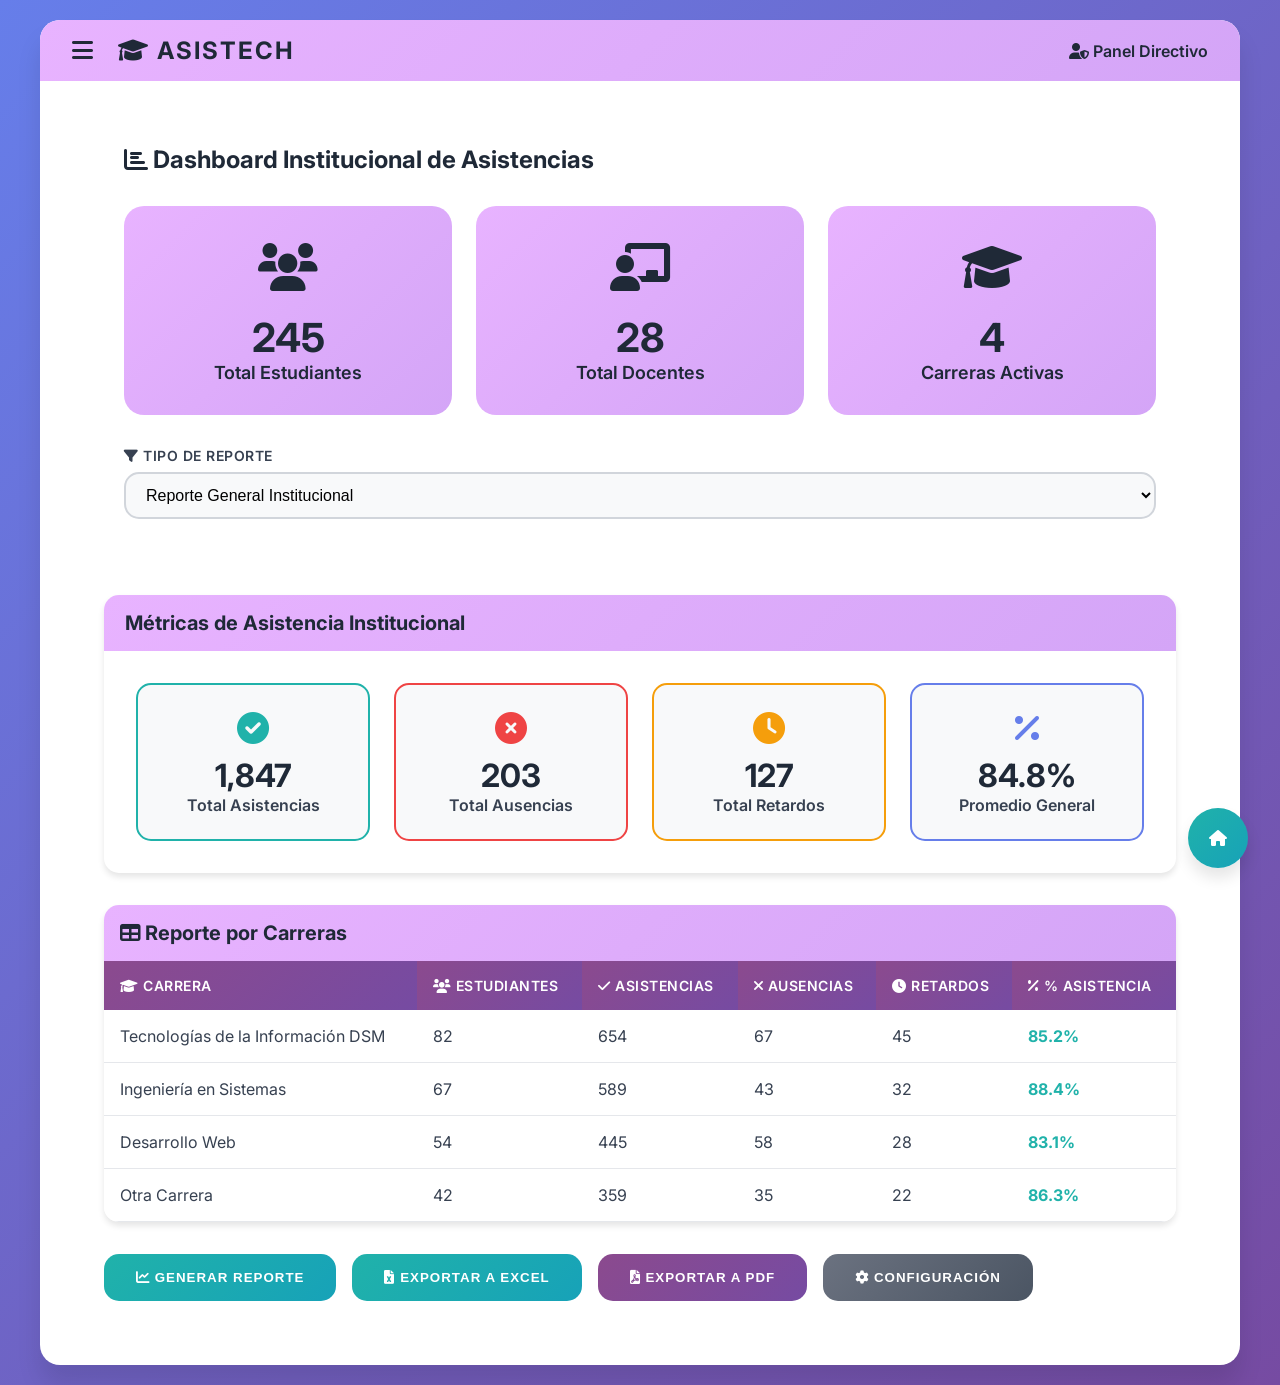
==== ProyectoF/index-directivo.html @ 5fe839b1 "Add files via upload Proyecto de AsisTech" ====
<!DOCTYPE html>
<html lang="es">
<head>
    <meta charset="UTF-8">
    <meta name="viewport" content="width=device-width, initial-scale=1.0">
    <title>AsisTech - Panel Directivo</title>
    <!-- Google Fonts -->
    <link href="https://fonts.googleapis.com/css2?family=Inter:wght@400;500;600;700;800&display=swap" rel="stylesheet">
    <!-- Font Awesome para iconos -->
    <link href="https://cdnjs.cloudflare.com/ajax/libs/font-awesome/6.0.0/css/all.min.css" rel="stylesheet">
    <!-- Estilos unificados -->
    <link rel="stylesheet" href="estilos.css">
</head>
<body>
    <div class="docente-container">
        <header class="top-bar">
            <div class="logo">
                <i class="fas fa-bars menu-icon"></i>
                <i class="fas fa-graduation-cap"></i>
                AsisTech
            </div>
            <div style="color: var(--gray-800); font-weight: 600;">
                <i class="fas fa-user-shield"></i>
                Panel Directivo
            </div>
        </header>

        <main class="main-content">
            <div class="card">
                <section class="form-section">
                    <h2>
                        <i class="fas fa-chart-bar"></i>
                        Dashboard Institucional de Asistencias
                    </h2>
                    
                    <!-- Tarjetas de resumen general -->
                    <div class="stats-grid" style="display: grid; grid-template-columns: repeat(auto-fit, minmax(250px, 1fr)); gap: 1.5rem; margin: 2rem 0;">
                        <div class="stat-card" style="background: var(--secondary-gradient); padding: 2rem; border-radius: var(--border-radius-lg); color: var(--gray-800); text-align: center;">
                            <div style="font-size: 3rem; margin-bottom: 1rem;">
                                <i class="fas fa-users"></i>
                            </div>
                            <div style="font-size: 2.5rem; font-weight: bold;" id="total-estudiantes">245</div>
                            <div style="font-weight: 600; font-size: 1.125rem;">Total Estudiantes</div>
                        </div>
                        
                        <div class="stat-card" style="background: var(--secondary-gradient); padding: 2rem; border-radius: var(--border-radius-lg); color: var(--gray-800); text-align: center;">
                            <div style="font-size: 3rem; margin-bottom: 1rem;">
                                <i class="fas fa-chalkboard-teacher"></i>
                            </div>
                            <div style="font-size: 2.5rem; font-weight: bold;" id="total-docentes">28</div>
                            <div style="font-weight: 600; font-size: 1.125rem;">Total Docentes</div>
                        </div>
                        
                        <div class="stat-card" style="background: var(--secondary-gradient); padding: 2rem; border-radius: var(--border-radius-lg); color: var(--gray-800); text-align: center;">
                            <div style="font-size: 3rem; margin-bottom: 1rem;">
                                <i class="fas fa-graduation-cap"></i>
                            </div>
                            <div style="font-size: 2.5rem; font-weight: bold;" id="total-carreras">4</div>
                            <div style="font-weight: 600; font-size: 1.125rem;">Carreras Activas</div>
                        </div>
                    </div>

                    <div class="form-group">
                        <label for="reporte-tipo">
                            <i class="fas fa-filter"></i>
                            Tipo de Reporte
                        </label>
                        <select id="reporte-tipo">
                            <option value="general">Reporte General Institucional</option>
                            <option value="carrera">Por Carrera</option>
                            <option value="docente">Por Docente</option>
                            <option value="periodo">Por Periodo</option>
                        </select>
                    </div>

                    <div class="form-group" id="filtro-carrera" style="display: none;">
                        <label for="carrera-filtro">
                            <i class="fas fa-graduation-cap"></i>
                            Seleccionar Carrera
                        </label>
                        <select id="carrera-filtro">
                            <option value="">Todas las carreras</option>
                            <option value="tidsm">Tecnologías de la Información DSM</option>
                            <option value="sistemas">Ingeniería en Sistemas</option>
                            <option value="web">Desarrollo Web</option>
                            <option value="otra">Otra Carrera</option>
                        </select>
                    </div>

                    <div class="form-group" id="filtro-docente" style="display: none;">
                        <label for="docente-filtro">
                            <i class="fas fa-chalkboard-teacher"></i>
                            Seleccionar Docente
                        </label>
                        <select id="docente-filtro">
                            <option value="">Todos los docentes</option>
                            <option value="martinez">Prof. Juan Martínez</option>
                            <option value="lopez">Prof. Ana López</option>
                            <option value="garcia">Prof. Carlos García</option>
                            <option value="rodriguez">Prof. María Rodríguez</option>
                        </select>
                    </div>

                    <div class="datetime-group" id="filtro-periodo" style="display: none;">
                        <div class="form-group">
                            <label for="fecha-inicio">
                                <i class="fas fa-calendar-alt"></i>
                                Fecha Inicio
                            </label>
                            <input type="date" class="form-input" id="fecha-inicio">
                        </div>
                        <div class="form-group">
                            <label for="fecha-fin">
                                <i class="fas fa-calendar-check"></i>
                                Fecha Fin
                            </label>
                            <input type="date" class="form-input" id="fecha-fin">
                        </div>
                    </div>
                </section>

                <!-- Sección de métricas de asistencia -->
                <section id="metricas-section" class="table-container">
                    <div class="table-header">
                        <h3>
                            <i class="fas fa-analytics"></i>
                            Métricas de Asistencia Institucional
                        </h3>
                    </div>
                    
                    <div style="padding: 2rem;">
                        <div class="stats-grid" style="display: grid; grid-template-columns: repeat(auto-fit, minmax(200px, 1fr)); gap: 1.5rem;">
                            <div class="stat-card" style="background: var(--gray-50); padding: 1.5rem; border-radius: var(--border-radius); text-align: center; border: 2px solid var(--accent-color);">
                                <div style="font-size: 2rem; color: var(--accent-color); margin-bottom: 0.5rem;">
                                    <i class="fas fa-check-circle"></i>
                                </div>
                                <div style="font-size: 2rem; font-weight: bold; color: var(--gray-800);" id="total-asistencias">1,847</div>
                                <div style="color: var(--gray-700); font-weight: 600;">Total Asistencias</div>
                            </div>
                            
                            <div class="stat-card" style="background: var(--gray-50); padding: 1.5rem; border-radius: var(--border-radius); text-align: center; border: 2px solid #ef4444;">
                                <div style="font-size: 2rem; color: #ef4444; margin-bottom: 0.5rem;">
                                    <i class="fas fa-times-circle"></i>
                                </div>
                                <div style="font-size: 2rem; font-weight: bold; color: var(--gray-800);" id="total-ausencias">203</div>
                                <div style="color: var(--gray-700); font-weight: 600;">Total Ausencias</div>
                            </div>
                            
                            <div class="stat-card" style="background: var(--gray-50); padding: 1.5rem; border-radius: var(--border-radius); text-align: center; border: 2px solid #f59e0b;">
                                <div style="font-size: 2rem; color: #f59e0b; margin-bottom: 0.5rem;">
                                    <i class="fas fa-clock"></i>
                                </div>
                                <div style="font-size: 2rem; font-weight: bold; color: var(--gray-800);" id="total-retardos">127</div>
                                <div style="color: var(--gray-700); font-weight: 600;">Total Retardos</div>
                            </div>
                            
                            <div class="stat-card" style="background: var(--gray-50); padding: 1.5rem; border-radius: var(--border-radius); text-align: center; border: 2px solid var(--primary-color);">
                                <div style="font-size: 2rem; color: var(--primary-color); margin-bottom: 0.5rem;">
                                    <i class="fas fa-percentage"></i>
                                </div>
                                <div style="font-size: 2rem; font-weight: bold; color: var(--gray-800);" id="promedio-asistencia">84.8%</div>
                                <div style="color: var(--gray-700); font-weight: 600;">Promedio General</div>
                            </div>
                        </div>
                    </div>
                </section>

                <!-- Tabla de reportes por carrera -->
                <section id="tabla-reportes" class="table-container">
                    <div class="table-header">
                        <h3>
                            <i class="fas fa-table"></i>
                            Reporte por Carreras
                        </h3>
                    </div>
                    <div class="table-wrapper">
                        <table class="styled-table">
                            <thead>
                                <tr>
                                    <th><i class="fas fa-graduation-cap"></i> Carrera</th>
                                    <th><i class="fas fa-users"></i> Estudiantes</th>
                                    <th><i class="fas fa-check"></i> Asistencias</th>
                                    <th><i class="fas fa-times"></i> Ausencias</th>
                                    <th><i class="fas fa-clock"></i> Retardos</th>
                                    <th><i class="fas fa-percentage"></i> % Asistencia</th>
                                </tr>
                            </thead>
                            <tbody>
                                <tr>
                                    <td>Tecnologías de la Información DSM</td>
                                    <td>82</td>
                                    <td>654</td>
                                    <td>67</td>
                                    <td>45</td>
                                    <td style="color: var(--accent-color); font-weight: bold;">85.2%</td>
                                </tr>
                                <tr>
                                    <td>Ingeniería en Sistemas</td>
                                    <td>67</td>
                                    <td>589</td>
                                    <td>43</td>
                                    <td>32</td>
                                    <td style="color: var(--accent-color); font-weight: bold;">88.4%</td>
                                </tr>
                                <tr>
                                    <td>Desarrollo Web</td>
                                    <td>54</td>
                                    <td>445</td>
                                    <td>58</td>
                                    <td>28</td>
                                    <td style="color: var(--accent-color); font-weight: bold;">83.1%</td>
                                </tr>
                                <tr>
                                    <td>Otra Carrera</td>
                                    <td>42</td>
                                    <td>359</td>
                                    <td>35</td>
                                    <td>22</td>
                                    <td style="color: var(--accent-color); font-weight: bold;">86.3%</td>
                                </tr>
                            </tbody>
                        </table>
                    </div>
                </section>

                <div class="btn-action-grid" style="grid-template-columns: repeat(auto-fit, minmax(200px, 1fr));">
                    <button id="btn-generar-reporte" class="btn btn-secondary">
                        <i class="fas fa-chart-line"></i>
                        Generar Reporte
                    </button>
                    <button id="btn-exportar-excel" class="btn btn-secondary" style="background: var(--accent-gradient);">
                        <i class="fas fa-file-excel"></i>
                        Exportar a Excel
                    </button>
                    <button id="btn-exportar-pdf" class="btn btn-secondary" style="background: var(--purple-gradient);">
                        <i class="fas fa-file-pdf"></i>
                        Exportar a PDF
                    </button>
                    <button id="btn-configuracion" class="btn btn-secondary" style="background: linear-gradient(135deg, #6b7280 0%, #4b5563 100%);">
                        <i class="fas fa-cog"></i>
                        Configuración
                    </button>
                </div>
            </div>
        </main>
    </div>

    <!-- Loading overlay -->
    <div id="loadingOverlay" class="loading-overlay">
        <div class="loading-content">
            <div class="spinner"></div>
            <p id="loadingMessage">Generando reporte...</p>
        </div>  
    </div>

    <!-- Modal personalizado -->
    <div id="customModal" class="custom-modal">
        <div class="custom-modal-content">
            <p id="modalMessage"></p>
            <button onclick="closeModal()">
                <i class="fas fa-times"></i>
                Cerrar
            </button>
        </div>
    </div>

    <!-- Botón home -->
    <a href="index.html" class="home-button" title="Ir al inicio">
        <i class="fas fa-home"></i>
    </a>

    <!-- Scripts unificados -->
    <script src="scritps-unificados.js"></script>
</body>
</html>
---- ProyectoF/estilos.css ----
/* Estilos unificados basados en la paleta de la vista alumno */
* {
    margin: 0;
    padding: 0;
    box-sizing: border-box;
}

:root {
    /* Colores principales de la paleta alumno */
    --primary-gradient: linear-gradient(135deg, #667eea 0%, #764ba2 100%);
    --secondary-gradient: linear-gradient(135deg, #e8b3ff 0%, #d4a5f7 100%);
    --accent-gradient: linear-gradient(135deg, #20b2aa 0%, #17a2b8 100%);
    --purple-gradient: linear-gradient(135deg, #8b4a8e 0%, #764ba2 100%);
    
    /* Colores sólidos */
    --primary-color: #667eea;
    --secondary-color: #764ba2;
    --accent-color: #20b2aa;
    --purple-color: #8b4a8e;
    
    /* Colores neutros */
    --white: #ffffff;
    --gray-50: #f8f9fa;
    --gray-100: #f3f4f6;
    --gray-200: #e5e7eb;
    --gray-300: #d1d5db;
    --gray-700: #374151;
    --gray-800: #1f2937;
    --gray-900: #111827;
    
    /* Sombras */
    --shadow-sm: 0 1px 2px rgba(0, 0, 0, 0.05);
    --shadow-md: 0 4px 6px rgba(0, 0, 0, 0.1);
    --shadow-lg: 0 10px 15px rgba(0, 0, 0, 0.1);
    --shadow-xl: 0 20px 25px rgba(0, 0, 0, 0.1);
    --shadow-2xl: 0 25px 50px rgba(0, 0, 0, 0.25);
    
    /* Bordes */
    --border-radius: 15px;
    --border-radius-lg: 20px;
    --border-radius-xl: 25px;
}

body {
    font-family: 'Inter', 'Arial', sans-serif;
    background: var(--primary-gradient);
    min-height: 100vh;
    padding: 20px;
}

/* ESTILOS PARA SELECCIÓN DE ROL Y REGISTRO */
.screen-container {
    display: flex;
    justify-content: center;
    align-items: center;
    min-height: 100vh;
}

.container {
    background: var(--white);
    border-radius: var(--border-radius-lg);
    box-shadow: var(--shadow-2xl);
    overflow: hidden;
    width: 100%;
    max-width: 400px;
    position: relative;
}

/* Pantallas de registro */
.screen {
    display: none;
    text-align: center;
    padding: 2rem;
}

.screen.active {
    display: block;
}

.screen h2 {
    color: var(--gray-800);
    font-size: 1.875rem;
    font-weight: bold;
    margin-bottom: 2rem;
}

/* Botones de rol */
#role-selection {
    display: grid;
    grid-template-columns: 1fr;
    gap: 1rem;
    margin-bottom: 2rem;
}

.role-button {
    padding: 1rem 1.5rem;
    background: var(--gray-50);
    color: var(--gray-700);
    font-weight: 600;
    border-radius: var(--border-radius);
    border: 2px solid var(--gray-300);
    cursor: pointer;
    transition: all 0.3s ease;
    font-size: 0.875rem;
    text-transform: uppercase;
    letter-spacing: 0.5px;
}

.role-button:hover {
    background: var(--gray-100);
    border-color: var(--primary-color);
    transform: translateY(-2px);
    box-shadow: var(--shadow-md);
}

.role-button.selected {
    background: var(--primary-gradient);
    color: var(--white);
    border-color: var(--primary-color);
}

/* Botones principales */
.next-button, .submit-button {
    width: 100%;
    padding: 1rem 2rem;
    font-weight: bold;
    border-radius: var(--border-radius);
    border: none;
    cursor: pointer;
    transition: all 0.3s ease;
    font-size: 1rem;
    text-transform: uppercase;
    letter-spacing: 1px;
}

.next-button {
    background: var(--accent-gradient);
    color: var(--white);
    box-shadow: var(--shadow-md);
}

.next-button:hover {
    transform: translateY(-2px);
    box-shadow: var(--shadow-lg);
}

.submit-button {
    background: var(--accent-gradient);
    color: var(--white);
    box-shadow: var(--shadow-md);
}

.submit-button:hover {
    transform: translateY(-2px);
    box-shadow: var(--shadow-lg);
}

/* Formularios */
.form-group {
    margin-bottom: 1.5rem;
    text-align: left;
}

.form-group label {
    display: block;
    color: var(--gray-700);
    font-size: 0.875rem;
    font-weight: 600;
    margin-bottom: 0.5rem;
    text-transform: uppercase;
    letter-spacing: 0.5px;
}

.form-group input, .form-group select {
    width: 100%;
    padding: 0.75rem 1rem;
    border: 2px solid var(--gray-300);
    border-radius: var(--border-radius);
    font-size: 1rem;
    background: var(--gray-50);
    transition: all 0.3s ease;
    outline: none;
}

.form-group input:focus, .form-group select:focus {
    border-color: var(--primary-color);
    background: var(--white);
    box-shadow: 0 0 0 3px rgba(102, 126, 234, 0.1);
    transform: translateY(-1px);
}

/* ESTILOS PARA VISTA DOCENTE */
.docente-container {
    max-width: 1200px;
    margin: 0 auto;
    background: var(--white);
    border-radius: var(--border-radius-lg);
    box-shadow: var(--shadow-xl);
    overflow: hidden;
}

.top-bar {
    background: var(--secondary-gradient);
    padding: 1rem 2rem;
    display: flex;
    align-items: center;
    justify-content: space-between;
}

.logo {
    color: var(--gray-800);
    font-size: 1.5rem;
    font-weight: bold;
    text-transform: uppercase;
    letter-spacing: 2px;
}

.menu-icon {
    margin-right: 1rem;
    cursor: pointer;
}

.main-content {
    padding: 2rem;
}

.card {
    background: var(--white);
    border-radius: var(--border-radius);
    padding: 2rem;
}

.btn-directivo {
    background: var(--purple-gradient);
    color: var(--white);
    padding: 1rem 2rem;
    border: none;
    border-radius: var(--border-radius-xl);
    font-weight: bold;
    font-size: 1rem;
    cursor: pointer;
    transition: all 0.3s ease;
    margin-bottom: 2rem;
    text-transform: uppercase;
    letter-spacing: 1px;
}

.btn-directivo:hover {
    transform: translateY(-2px);
    box-shadow: var(--shadow-lg);
}

.form-section h2 {
    color: var(--gray-800);
    font-size: 1.5rem;
    font-weight: bold;
    margin-bottom: 1.5rem;
}

/* Tablas */
.table-container {
    margin-top: 2rem;
    border-radius: var(--border-radius);
    overflow: hidden;
    box-shadow: var(--shadow-md);
}

.table-container.hidden {
    display: none;
}

.table-header {
    background: var(--secondary-gradient);
    padding: 1rem;
    display: flex;
    justify-content: space-between;
    align-items: center;
}

.table-header h3 {
    color: var(--gray-800);
    font-size: 1.25rem;
    font-weight: bold;
}

.styled-table {
    width: 100%;
    border-collapse: collapse;
    background: var(--white);
}

.styled-table th {
    background: var(--purple-gradient);
    color: var(--white);
    padding: 1rem;
    text-align: left;
    font-weight: 600;
    font-size: 0.875rem;
    text-transform: uppercase;
    letter-spacing: 0.5px;
}

.styled-table td {
    padding: 1rem;
    border-bottom: 1px solid var(--gray-200);
    color: var(--gray-700);
}

.styled-table tbody tr:hover {
    background: var(--gray-50);
}

/* Botones de acción */
.btn-action-grid {
    display: flex;
    gap: 1rem;
    margin-top: 2rem;
}

.btn {
    padding: 1rem 2rem;
    border: none;
    border-radius: var(--border-radius);
    font-weight: bold;
    cursor: pointer;
    transition: all 0.3s ease;
    text-transform: uppercase;
    letter-spacing: 1px;
}

.btn-secondary {
    background: var(--accent-gradient);
    color: var(--white);
}

.btn-save {
    background: var(--accent-gradient);
    color: var(--white);
}

.btn:hover {
    transform: translateY(-2px);
    box-shadow: var(--shadow-md);
}

/* ESTILOS PARA VISTA ALUMNO */
.alumno-container {
    max-width: 400px;
    margin: 0 auto;
}

.header {
    background: var(--secondary-gradient);
    padding: 1.25rem;
    text-align: center;
    position: relative;
}

.header::before {
    content: '';
    position: absolute;
    top: 0;
    left: 0;
    right: 0;
    bottom: 0;
    background: url('data:image/svg+xml,<svg xmlns="http://www.w3.org/2000/svg" viewBox="0 0 100 100"><circle cx="20" cy="20" r="2" fill="rgba(255,255,255,0.1)"/><circle cx="80" cy="30" r="1.5" fill="rgba(255,255,255,0.1)"/><circle cx="60" cy="70" r="1" fill="rgba(255,255,255,0.1)"/></svg>');
}

.header h1 {
    color: var(--gray-800);
    font-size: 1.5rem;
    font-weight: bold;
    text-transform: uppercase;
    letter-spacing: 2px;
    position: relative;
    z-index: 1;
}

.avatar-section {
    display: flex;
    align-items: center;
    margin: 1.25rem 0;
    padding: 0 1.25rem;
}

.avatar-icon {
    width: 50px;
    height: 50px;
    border-radius: 50%;
    background: var(--primary-gradient);
    display: flex;
    align-items: center;
    justify-content: center;
    margin-right: 1rem;
    box-shadow: var(--shadow-md);
}

.avatar-icon svg {
    width: 24px;
    height: 24px;
    fill: var(--white);
}

.preloaded-fields {
    flex: 1;
    margin-bottom: 0;
}

.preloaded-field {
    background: var(--gray-50);
    border: 2px solid var(--gray-200);
    border-radius: var(--border-radius);
    padding: 1rem;
    margin-bottom: 0.75rem;
    position: relative;
    cursor: default;
}

.preloaded-field .field-label {
    font-size: 0.6875rem;
    color: var(--gray-700);
    text-transform: uppercase;
    letter-spacing: 1px;
    font-weight: bold;
    margin-bottom: 0.25rem;
}

.preloaded-field .field-value {
    font-size: 1rem;
    color: var(--gray-800);
    font-weight: 600;
    min-height: 20px;
}

.matricula-field {
    background: linear-gradient(135deg, #e8f4f8 0%, #f0f8ff 100%);
    border: 2px solid var(--accent-color);
}

.form-section {
    padding: 0 1.25rem 1.25rem;
}

.form-label {
    background: var(--accent-gradient);
    color: var(--white);
    padding: 0.75rem 1.25rem;
    border-radius: var(--border-radius-xl);
    font-weight: bold;
    font-size: 0.875rem;
    text-transform: uppercase;
    letter-spacing: 1px;
    display: inline-block;
    margin-bottom: 0.75rem;
    box-shadow: var(--shadow-md);
}

.form-input {
    width: 100%;
    padding: 1rem 1.25rem;
    border: 3px solid var(--purple-color);
    border-radius: var(--border-radius);
    font-size: 1rem;
    background: var(--gray-50);
    transition: all 0.3s ease;
    outline: none;
}

.form-input:focus {
    border-color: var(--primary-color);
    background: var(--white);
    box-shadow: 0 0 0 3px rgba(102, 126, 234, 0.1);
    transform: translateY(-2px);
}

.datetime-group {
    display: flex;
    gap: 1rem;
    align-items: flex-end;
    margin-bottom: 1.25rem;
}

.datetime-group .form-group {
    flex: 1;
    margin-bottom: 0;
}

.save-button {
    background: var(--accent-gradient);
    color: var(--white);
    padding: 1rem 2.5rem;
    border: none;
    border-radius: var(--border-radius-xl);
    font-size: 1rem;
    font-weight: bold;
    text-transform: uppercase;
    letter-spacing: 1px;
    cursor: pointer;
    transition: all 0.3s ease;
    box-shadow: var(--shadow-lg);
    display: block;
    margin: 2rem auto 0;
    position: relative;
    overflow: hidden;
}

.save-button:hover {
    transform: translateY(-3px);
    box-shadow: var(--shadow-xl);
}

/* Modal personalizado */
.custom-modal {
    display: none;
    position: fixed;
    top: 0;
    left: 0;
    width: 100%;
    height: 100%;
    background: rgba(0, 0, 0, 0.8);
    z-index: 1000;
    justify-content: center;
    align-items: center;
}

.custom-modal.show {
    display: flex;
}

.custom-modal-content {
    background: var(--white);
    padding: 2rem;
    border-radius: var(--border-radius);
    text-align: center;
    box-shadow: var(--shadow-2xl);
    max-width: 400px;
    width: 90%;
}

.custom-modal-content p {
    color: var(--gray-800);
    font-size: 1.125rem;
    margin-bottom: 1.5rem;
}

.custom-modal-content button {
    background: var(--accent-gradient);
    color: var(--white);
    padding: 0.75rem 2rem;
    border: none;
    border-radius: var(--border-radius);
    font-weight: bold;
    cursor: pointer;
    transition: all 0.3s ease;
}

.custom-modal-content button:hover {
    transform: translateY(-2px);
    box-shadow: var(--shadow-md);
}

/* Loading overlay */
.loading-overlay {
    position: fixed;
    top: 0;
    left: 0;
    width: 100%;
    height: 100%;
    background: rgba(0, 0, 0, 0.8);
    display: flex;
    justify-content: center;
    align-items: center;
    z-index: 1000;
    opacity: 0;
    visibility: hidden;
    transition: all 0.3s ease;
}

.loading-overlay.show {
    opacity: 1;
    visibility: visible;
}

.loading-content {
    background: var(--white);
    padding: 2rem;
    border-radius: var(--border-radius);
    text-align: center;
    box-shadow: var(--shadow-2xl);
}

.spinner {
    width: 40px;
    height: 40px;
    border: 4px solid var(--gray-200);
    border-top: 4px solid var(--accent-color);
    border-radius: 50%;
    animation: spin 1s linear infinite;
    margin: 0 auto 1rem;
}

@keyframes spin {
    0% { transform: rotate(0deg); }
    100% { transform: rotate(360deg); }
}

.loading-skeleton {
    background: linear-gradient(90deg, var(--gray-100) 25%, var(--gray-200) 50%, var(--gray-100) 75%);
    background-size: 200% 100%;
    animation: loading 1.5s infinite;
    border-radius: 4px;
    height: 20px;
}

@keyframes loading {
    0% { background-position: 200% 0; }
    100% { background-position: -200% 0; }
}

/* Botón home */
.home-button {
    position: fixed;
    bottom: 2rem;
    right: 2rem;
    background: var(--accent-gradient);
    color: var(--white);
    width: 60px;
    height: 60px;
    border-radius: 50%;
    display: flex;
    align-items: center;
    justify-content: center;
    text-decoration: none;
    box-shadow: var(--shadow-lg);
    transition: all 0.3s ease;
    z-index: 999;
}

.home-button:hover {
    transform: translateY(-3px);
    box-shadow: var(--shadow-xl);
}

.home-button svg, .home-button .home-icon-fallback {
    font-size: 1.5rem;
}

/* Responsividad */
@media (max-width: 768px) {
    .container, .docente-container, .alumno-container {
        margin: 0;
        border-radius: 0;
        min-height: 100vh;
    }
    
    body {
        padding: 0;
    }
    
    #role-selection {
        grid-template-columns: 1fr;
    }
    
    .datetime-group {
        flex-direction: column;
        gap: 1rem;
    }
    
    .datetime-group .form-group {
        width: 100%;
    }
    
    .btn-action-grid {
        flex-direction: column;
    }
    
    .top-bar {
        padding: 1rem;
    }
    
    .main-content {
        padding: 1rem;
    }
}

@media (max-width: 480px) {
    .screen {
        padding: 1.5rem;
    }
    
    .screen h2 {
        font-size: 1.5rem;
        margin-bottom: 1.5rem;
    }
    
    .role-button {
        padding: 1rem;
        font-size: 0.8125rem;
    }
    
    .table-container {
        overflow-x: auto;
    }
    
    .styled-table {
        min-width: 600px;
    }
}

/* Utilidades */
.hidden {
    display: none !important;
}

.text-center {
    text-align: center;
}

.text-left {
    text-align: left;
}

.w-full {
    width: 100%;
}

.mb-4 {
    margin-bottom: 1rem;
}

.mb-6 {
    margin-bottom: 1.5rem;
}

.mb-8 {
    margin-bottom: 2rem;
}
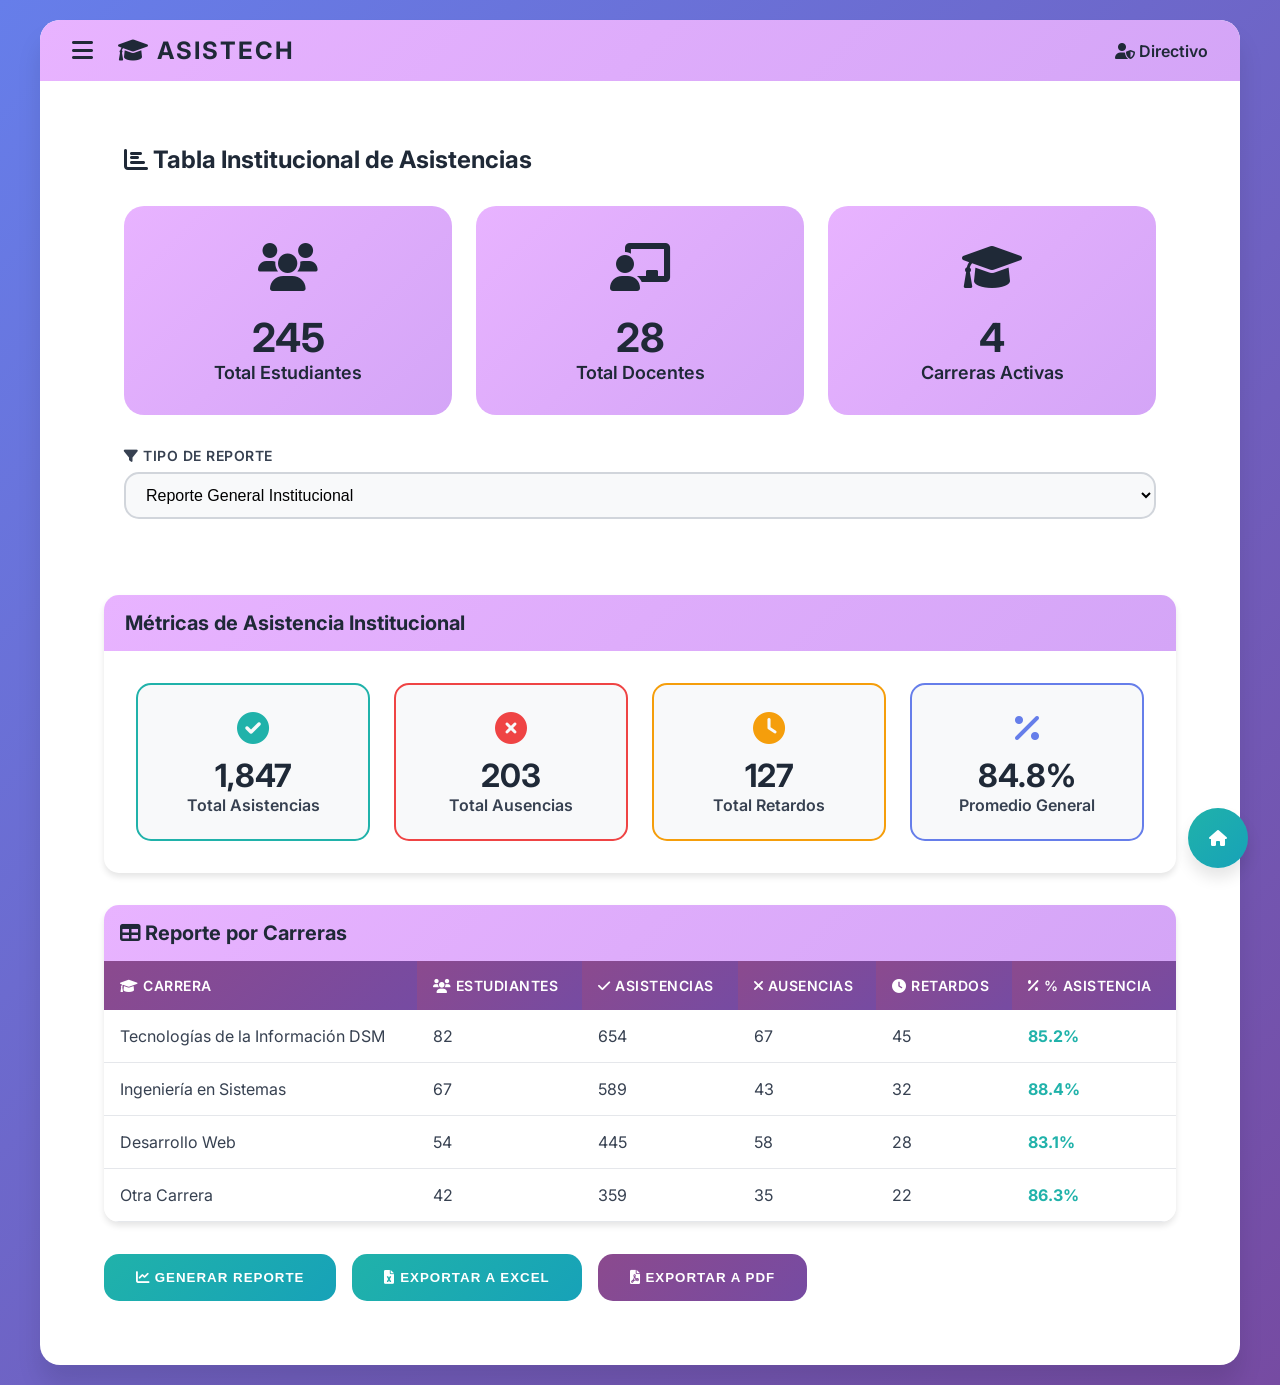
==== commit 0ea1539a: "correcion correccion de ortofragia" ====
--- a/ProyectoF/index-directivo.html
+++ b/ProyectoF/index-directivo.html
@@ -3,7 +3,7 @@
 <head>
     <meta charset="UTF-8">
     <meta name="viewport" content="width=device-width, initial-scale=1.0">
-    <title>AsisTech - Panel Directivo</title>
+    <title>AsisTech - Directivo</title>
     <!-- Google Fonts -->
     <link href="https://fonts.googleapis.com/css2?family=Inter:wght@400;500;600;700;800&display=swap" rel="stylesheet">
     <!-- Font Awesome para iconos -->
@@ -21,7 +21,7 @@
             </div>
             <div style="color: var(--gray-800); font-weight: 600;">
                 <i class="fas fa-user-shield"></i>
-                Panel Directivo
+                Directivo
             </div>
         </header>
 
@@ -30,7 +30,7 @@
                 <section class="form-section">
                     <h2>
                         <i class="fas fa-chart-bar"></i>
-                        Dashboard Institucional de Asistencias
+                        Tabla Institucional de Asistencias
                     </h2>
                     
                     <!-- Tarjetas de resumen general -->
@@ -63,7 +63,7 @@
                     <div class="form-group">
                         <label for="reporte-tipo">
                             <i class="fas fa-filter"></i>
-                            Tipo de Reporte
+                            Tipo de reporte
                         </label>
                         <select id="reporte-tipo">
                             <option value="general">Reporte General Institucional</option>
@@ -235,11 +235,6 @@
                     <button id="btn-exportar-pdf" class="btn btn-secondary" style="background: var(--purple-gradient);">
                         <i class="fas fa-file-pdf"></i>
                         Exportar a PDF
-                    </button>
-                    <button id="btn-configuracion" class="btn btn-secondary" style="background: linear-gradient(135deg, #6b7280 0%, #4b5563 100%);">
-                        <i class="fas fa-cog"></i>
-                        Configuración
-                    </button>
                 </div>
             </div>
         </main>
